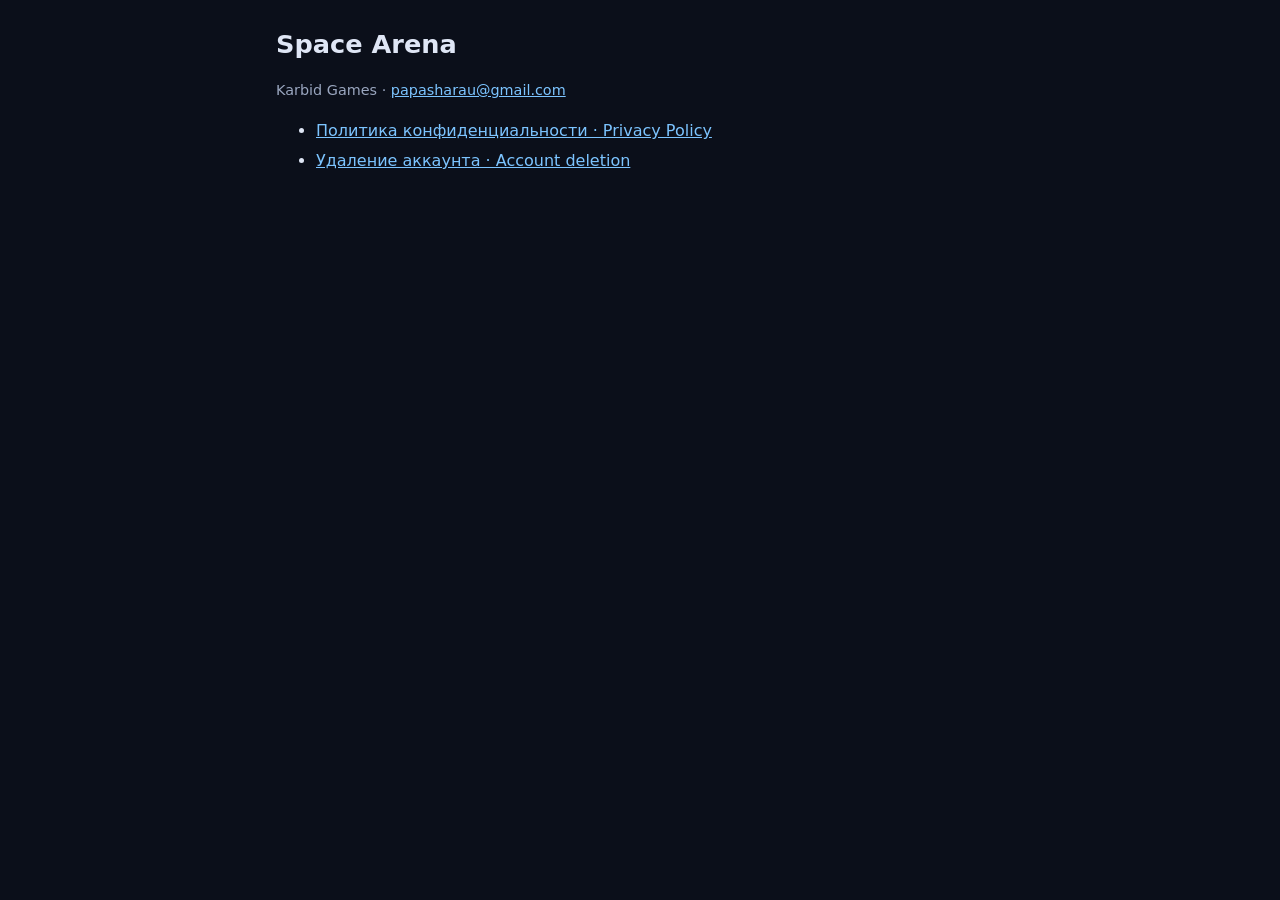
==== index.html @ 42837ee1 "Space Arena: privacy policy and account deletion" ====
<!doctype html>
<html lang="ru">
<head>
<meta charset="utf-8">
<meta name="viewport" content="width=device-width, initial-scale=1">
<title>Space Arena</title>
<link rel="stylesheet" href="style.css">
</head>
<body>
<main>
<h1>Space Arena</h1>
<p class="muted">Karbid Games · <a href="mailto:papasharau@gmail.com">papasharau@gmail.com</a></p>
<ul>
<li><a href="privacy.html">Политика конфиденциальности · Privacy Policy</a></li>
<li><a href="delete.html">Удаление аккаунта · Account deletion</a></li>
</ul>
</main>
</body>
</html>
---- style.css ----
:root {
	--bg: #0b0f1a;
	--panel: #121a2b;
	--text: #dfe6f5;
	--muted: #9aa6bf;
	--accent: #7cc4ff;
	--edge: #2c3c5c;
}
* { box-sizing: border-box; }
body {
	margin: 0;
	background: var(--bg);
	color: var(--text);
	font: 16px/1.6 system-ui, -apple-system, "Segoe UI", Roboto, sans-serif;
}
main { max-width: 760px; margin: 0 auto; padding: 24px 16px 48px; }
h1 { font-size: 1.6rem; margin: 0 0 4px; }
h2 { font-size: 1.2rem; margin: 28px 0 8px; color: var(--accent); }
p, li { color: var(--text); }
.muted { color: var(--muted); font-size: 0.9rem; }
a { color: var(--accent); }
.lang { display: flex; gap: 12px; margin: 12px 0 20px; }
.card {
	background: var(--panel);
	border: 1px solid var(--edge);
	border-radius: 10px;
	padding: 16px 18px;
	margin: 16px 0;
}
ol li, ul li { margin: 4px 0; }
hr { border: 0; border-top: 1px solid var(--edge); margin: 36px 0; }
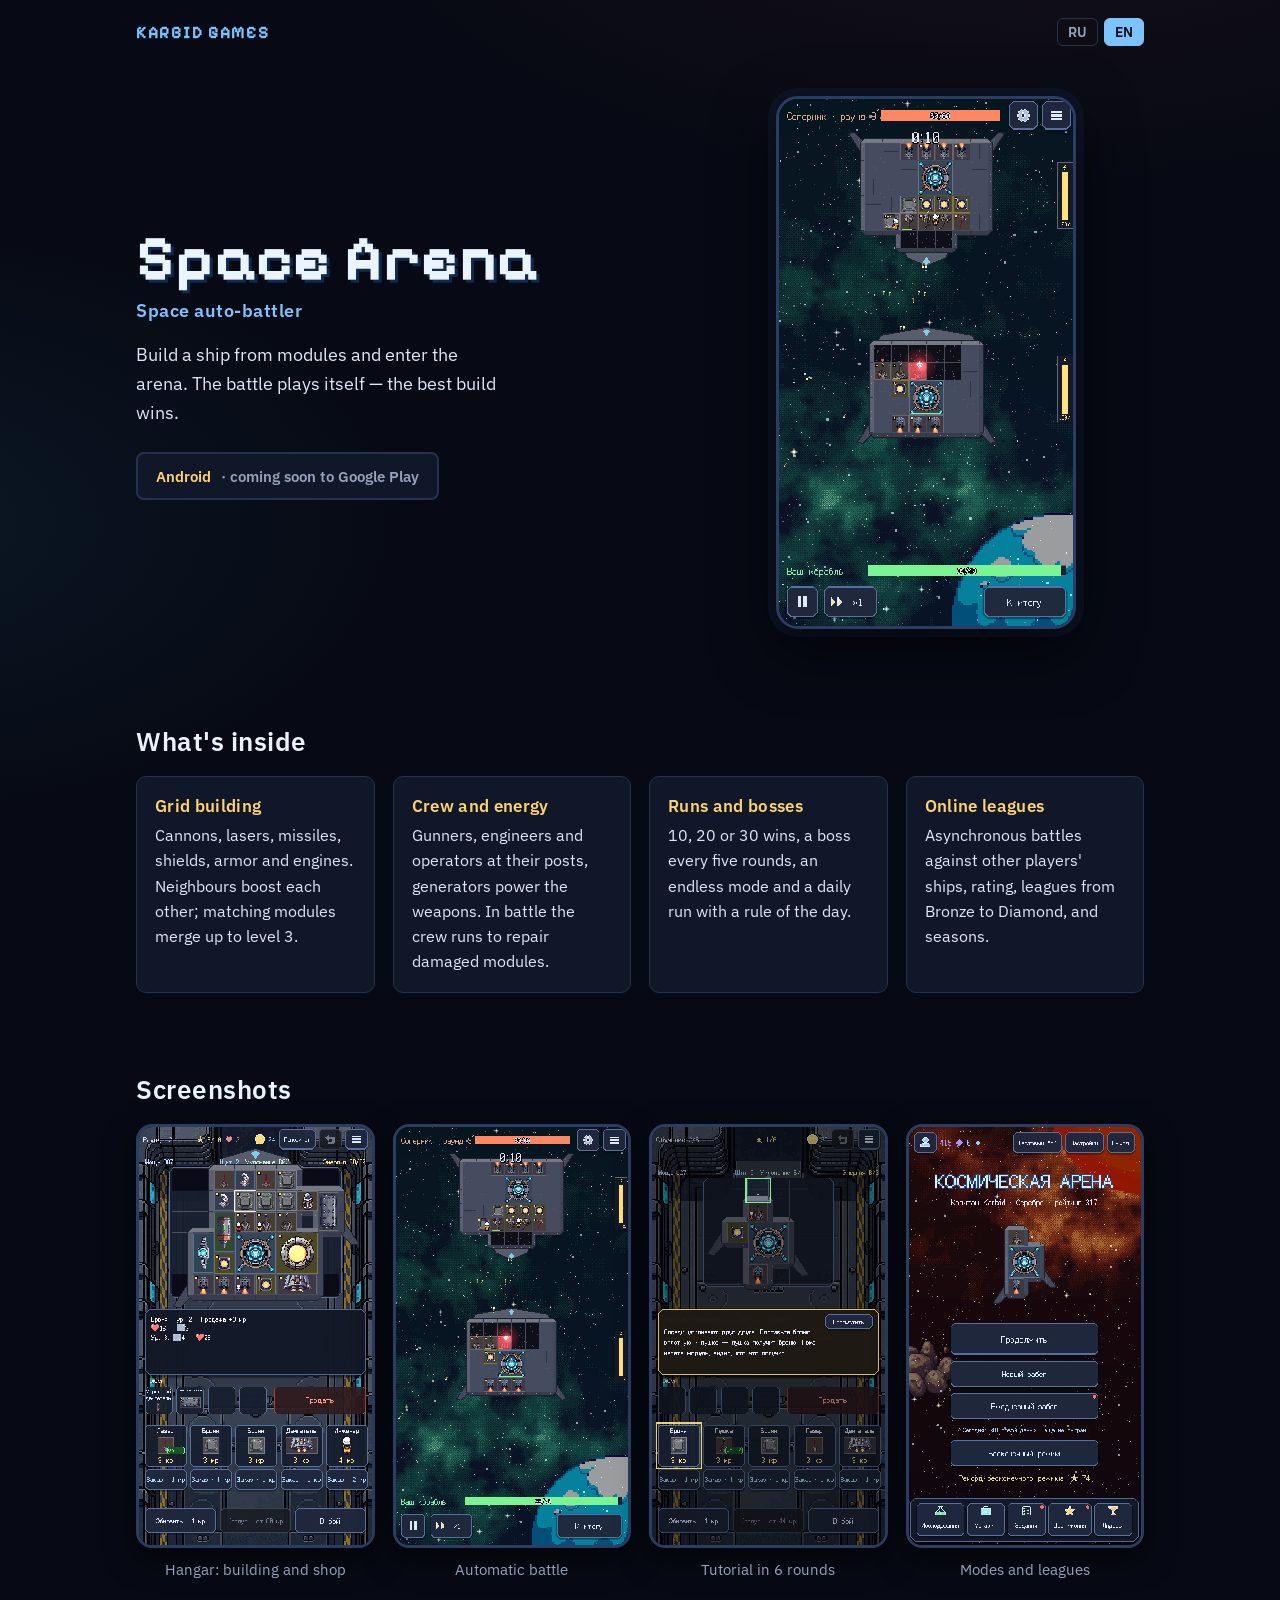
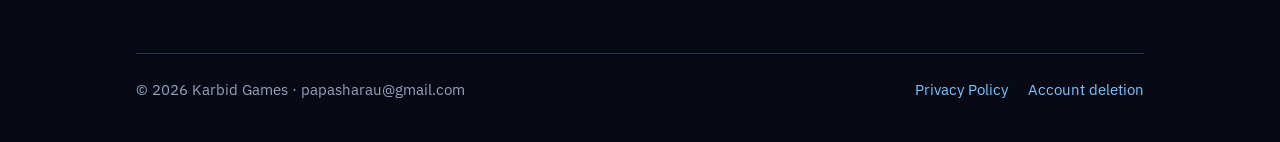
==== commit 8f787494: "Game landing page: description, features, screenshots; legal links in footer" ====
--- a/index.html
+++ b/index.html
@@ -3,17 +3,201 @@
 <head>
 <meta charset="utf-8">
 <meta name="viewport" content="width=device-width, initial-scale=1">
-<title>Space Arena</title>
-<link rel="stylesheet" href="style.css">
+<title>Space Arena — Космическая арена</title>
+<meta name="description" content="Мобильный автобатлер в космосе: собери корабль из модулей и выйди на арену против кораблей других игроков.">
+<link rel="preconnect" href="https://fonts.googleapis.com">
+<link rel="preconnect" href="https://fonts.gstatic.com" crossorigin>
+<link rel="stylesheet" href="https://fonts.googleapis.com/css2?family=Pixelify+Sans:wght@500;700&family=IBM+Plex+Sans:wght@400;600&display=swap">
+<style>
+/* Ночной космос игры: тёмно-синий фон, голубой акцент как у заголовка меню, тёплое золото — кредиты и звёзды. */
+:root {
+	--bg: #070a14;
+	--panel: #101729;
+	--edge: #24324f;
+	--text: #dfe6f5;
+	--muted: #95a2bd;
+	--accent: #7cc4ff;
+	--gold: #ffd36b;
+	--display: "Pixelify Sans", "Courier New", monospace;
+	--body: "IBM Plex Sans", system-ui, -apple-system, "Segoe UI", sans-serif;
+	color-scheme: dark;
+}
+* { box-sizing: border-box; }
+html { scroll-behavior: smooth; }
+body {
+	margin: 0;
+	background:
+		radial-gradient(1200px 600px at 80% -10%, #3a1c1c55, transparent 60%),
+		radial-gradient(900px 500px at -10% 30%, #12324a55, transparent 60%),
+		var(--bg);
+	color: var(--text);
+	font: 17px/1.6 var(--body);
+}
+.wrap { max-width: 1040px; margin: 0 auto; padding-left: max(16px, env(safe-area-inset-left, 0px)); padding-right: max(16px, env(safe-area-inset-right, 0px)); }
+header.top { display: flex; justify-content: space-between; align-items: center; padding-block: 18px; gap: 12px; }
+.brand { font: 700 1.1rem var(--display); letter-spacing: 0.04em; color: var(--accent); }
+.lang { display: flex; gap: 6px; }
+.lang button {
+	font: 600 0.85rem var(--body); color: var(--muted); background: transparent; border: 1px solid var(--edge);
+	border-radius: 6px; padding: 4px 10px; cursor: pointer;
+}
+.lang button[aria-pressed="true"] { color: var(--bg); background: var(--accent); border-color: var(--accent); }
+.lang button:focus-visible { outline: 2px solid var(--accent); outline-offset: 2px; }
+
+.hero { display: grid; grid-template-columns: 1.1fr 0.9fr; gap: 40px; align-items: center; padding-block: 32px 56px; }
+.hero h1 {
+	font: 700 clamp(2.4rem, 6vw, 4rem)/1.05 var(--display); margin: 0 0 6px; color: #eaf4ff;
+	text-shadow: 0 0 0 #000, 3px 3px 0 #0e2a52; text-wrap: balance;
+}
+.hero .sub { font: 600 1.1rem var(--body); color: var(--accent); margin: 0 0 18px; letter-spacing: 0.03em; }
+.hero p.lead { font-size: 1.15rem; max-width: 34ch; margin: 0 0 24px; }
+.cta { display: inline-flex; align-items: center; gap: 10px; padding: 12px 18px; border: 2px solid var(--edge);
+	border-radius: 8px; background: var(--panel); color: var(--muted); font: 600 0.95rem var(--body); }
+.cta b { color: var(--gold); font-weight: 600; }
+.hero .shot { justify-self: center; }
+.phone {
+	width: min(300px, 70vw); aspect-ratio: 9 / 16; border-radius: 22px; overflow: hidden;
+	border: 3px solid #2c3d63; box-shadow: 0 20px 60px #000a, 0 0 0 8px #0d1426;
+	image-rendering: pixelated; background: #000;
+}
+.phone img { width: 100%; height: 100%; object-fit: cover; display: block; image-rendering: pixelated; }
+
+h2 { font: 600 1.6rem var(--body); color: #eaf4ff; margin: 0 0 18px; letter-spacing: 0.02em; }
+section { padding-block: 40px; }
+.features { display: grid; grid-template-columns: repeat(auto-fit, minmax(min(230px, 100%), 1fr)); gap: 18px; }
+.feature { background: var(--panel); border: 1px solid var(--edge); border-radius: 10px; padding: 18px; min-width: 0; }
+.feature h3 { font: 600 1.05rem var(--body); color: var(--gold); margin: 0 0 6px; letter-spacing: 0.02em; }
+.feature p { margin: 0; color: var(--text); font-size: 0.98rem; }
+
+.gallery { display: grid; grid-template-columns: repeat(4, 1fr); gap: 18px; }
+.gallery figure { margin: 0; min-width: 0; }
+.gallery .phone { width: 100%; border-radius: 16px; box-shadow: 0 10px 30px #0009; }
+.gallery figcaption { color: var(--muted); font-size: 0.92rem; margin-top: 10px; text-align: center; }
+
+footer { border-top: 1px solid var(--edge); margin-top: 32px; padding-block: 24px 40px; color: var(--muted); font-size: 0.92rem; }
+footer .row { display: flex; flex-wrap: wrap; gap: 8px 24px; justify-content: space-between; }
+footer nav { display: flex; flex-wrap: wrap; gap: 8px 20px; }
+footer a { color: var(--accent); text-decoration: none; }
+footer a:hover { text-decoration: underline; }
+
+html:not([lang="en"]) [data-lang-en] { display: none; }
+html[lang="en"] [data-lang-ru] { display: none; }
+
+@media (max-width: 820px) {
+	.features { grid-template-columns: 1fr 1fr; }
+	.hero { grid-template-columns: 1fr; text-align: left; gap: 28px; padding-block: 12px 32px; }
+	.gallery { grid-template-columns: repeat(2, 1fr); }
+}
+@media (max-width: 560px) {
+	.features { grid-template-columns: 1fr; }
+	.gallery { gap: 12px; }
+}
+@media (prefers-reduced-motion: reduce) { html { scroll-behavior: auto; } }
+</style>
 </head>
 <body>
-<main>
-<h1>Space Arena</h1>
-<p class="muted">Karbid Games · <a href="mailto:papasharau@gmail.com">papasharau@gmail.com</a></p>
-<ul>
-<li><a href="privacy.html">Политика конфиденциальности · Privacy Policy</a></li>
-<li><a href="delete.html">Удаление аккаунта · Account deletion</a></li>
-</ul>
-</main>
+<div class="wrap">
+<header class="top">
+	<div class="brand">KARBID GAMES</div>
+	<div class="lang" role="group" aria-label="Язык / Language">
+		<button type="button" id="lang-ru" data-set="ru" aria-pressed="true">RU</button>
+		<button type="button" id="lang-en" data-set="en" aria-pressed="false">EN</button>
+	</div>
+</header>
+
+<section class="hero">
+	<div>
+		<h1>Space Arena</h1>
+		<p class="sub" data-lang-ru>Космическая арена</p>
+		<p class="sub" data-lang-en>Space auto-battler</p>
+		<p class="lead" data-lang-ru>Собери корабль из модулей и выйди на арену. Бой идёт сам — побеждает лучшая сборка.</p>
+		<p class="lead" data-lang-en>Build a ship from modules and enter the arena. The battle plays itself — the best build wins.</p>
+		<span class="cta" data-lang-ru><b>Android</b> · скоро в Google Play</span>
+		<span class="cta" data-lang-en><b>Android</b> · coming soon to Google Play</span>
+	</div>
+	<div class="shot">
+		<div class="phone"><img src="img/battle.png" alt="Бой двух кораблей: враг сверху, ваш корабль снизу" width="1080" height="1920"></div>
+	</div>
+</section>
+
+<section>
+	<h2 data-lang-ru>Что в игре</h2>
+	<h2 data-lang-en>What's inside</h2>
+	<div class="features">
+		<div class="feature">
+			<h3 data-lang-ru>Сборка на сетке</h3><h3 data-lang-en>Grid building</h3>
+			<p data-lang-ru>Пушки, лазеры, ракеты, щиты, броня и двигатели. Соседи усиливают друг друга, одинаковые модули сливаются до 3-го уровня.</p>
+			<p data-lang-en>Cannons, lasers, missiles, shields, armor and engines. Neighbours boost each other; matching modules merge up to level 3.</p>
+		</div>
+		<div class="feature">
+			<h3 data-lang-ru>Экипаж и энергия</h3><h3 data-lang-en>Crew and energy</h3>
+			<p data-lang-ru>Стрелки, инженеры и операторы на постах, генераторы питают оружие. В бою экипаж бегает чинить повреждённые модули.</p>
+			<p data-lang-en>Gunners, engineers and operators at their posts, generators power the weapons. In battle the crew runs to repair damaged modules.</p>
+		</div>
+		<div class="feature">
+			<h3 data-lang-ru>Забеги и боссы</h3><h3 data-lang-en>Runs and bosses</h3>
+			<p data-lang-ru>10, 20 или 30 побед, боссы каждые пять раундов, бесконечный режим и ежедневный забег с правилом дня.</p>
+			<p data-lang-en>10, 20 or 30 wins, a boss every five rounds, an endless mode and a daily run with a rule of the day.</p>
+		</div>
+		<div class="feature">
+			<h3 data-lang-ru>Онлайн-лиги</h3><h3 data-lang-en>Online leagues</h3>
+			<p data-lang-ru>Асинхронные бои против кораблей других игроков, рейтинг, лиги от Бронзы до Алмаза и сезоны.</p>
+			<p data-lang-en>Asynchronous battles against other players' ships, rating, leagues from Bronze to Diamond, and seasons.</p>
+		</div>
+	</div>
+</section>
+
+<section>
+	<h2 data-lang-ru>Скриншоты</h2>
+	<h2 data-lang-en>Screenshots</h2>
+	<div class="gallery">
+		<figure>
+			<div class="phone"><img src="img/hangar.png" alt="Ангар: корабль на сетке, витрина модулей" width="1080" height="1920" loading="lazy"></div>
+			<figcaption data-lang-ru>Ангар: сборка и витрина</figcaption><figcaption data-lang-en>Hangar: building and shop</figcaption>
+		</figure>
+		<figure>
+			<div class="phone"><img src="img/battle.png" alt="Бой кораблей" width="1080" height="1920" loading="lazy"></div>
+			<figcaption data-lang-ru>Автоматический бой</figcaption><figcaption data-lang-en>Automatic battle</figcaption>
+		</figure>
+		<figure>
+			<div class="phone"><img src="img/tutorial.png" alt="Обучающий забег с подсказкой" width="1080" height="1920" loading="lazy"></div>
+			<figcaption data-lang-ru>Обучение за 6 раундов</figcaption><figcaption data-lang-en>Tutorial in 6 rounds</figcaption>
+		</figure>
+		<figure>
+			<div class="phone"><img src="img/menu.png" alt="Главное меню: режимы игры" width="1080" height="1920" loading="lazy"></div>
+			<figcaption data-lang-ru>Режимы и лиги</figcaption><figcaption data-lang-en>Modes and leagues</figcaption>
+		</figure>
+	</div>
+</section>
+
+<footer>
+	<div class="row">
+		<span>© 2026 Karbid Games · <span>papasharau@gmail.com</span></span>
+		<nav>
+			<a href="privacy.html" data-lang-ru>Политика конфиденциальности</a>
+			<a href="privacy.html#en" data-lang-en>Privacy Policy</a>
+			<a href="delete.html" data-lang-ru>Удаление аккаунта</a>
+			<a href="delete.html#en" data-lang-en>Account deletion</a>
+		</nav>
+	</div>
+</footer>
+</div>
+<script>
+(function () {
+	var root = document.documentElement;
+	function set(lang) {
+		root.lang = lang;
+		document.getElementById("lang-ru").setAttribute("aria-pressed", String(lang === "ru"));
+		document.getElementById("lang-en").setAttribute("aria-pressed", String(lang === "en"));
+		try { localStorage.setItem("lang", lang); } catch (e) {}
+	}
+	var saved = null;
+	try { saved = localStorage.getItem("lang"); } catch (e) {}
+	set(saved || ((navigator.language || "ru").toLowerCase().indexOf("ru") === 0 ? "ru" : "en"));
+	document.querySelectorAll(".lang button").forEach(function (b) {
+		b.addEventListener("click", function () { set(b.dataset.set); });
+	});
+})();
+</script>
 </body>
 </html>
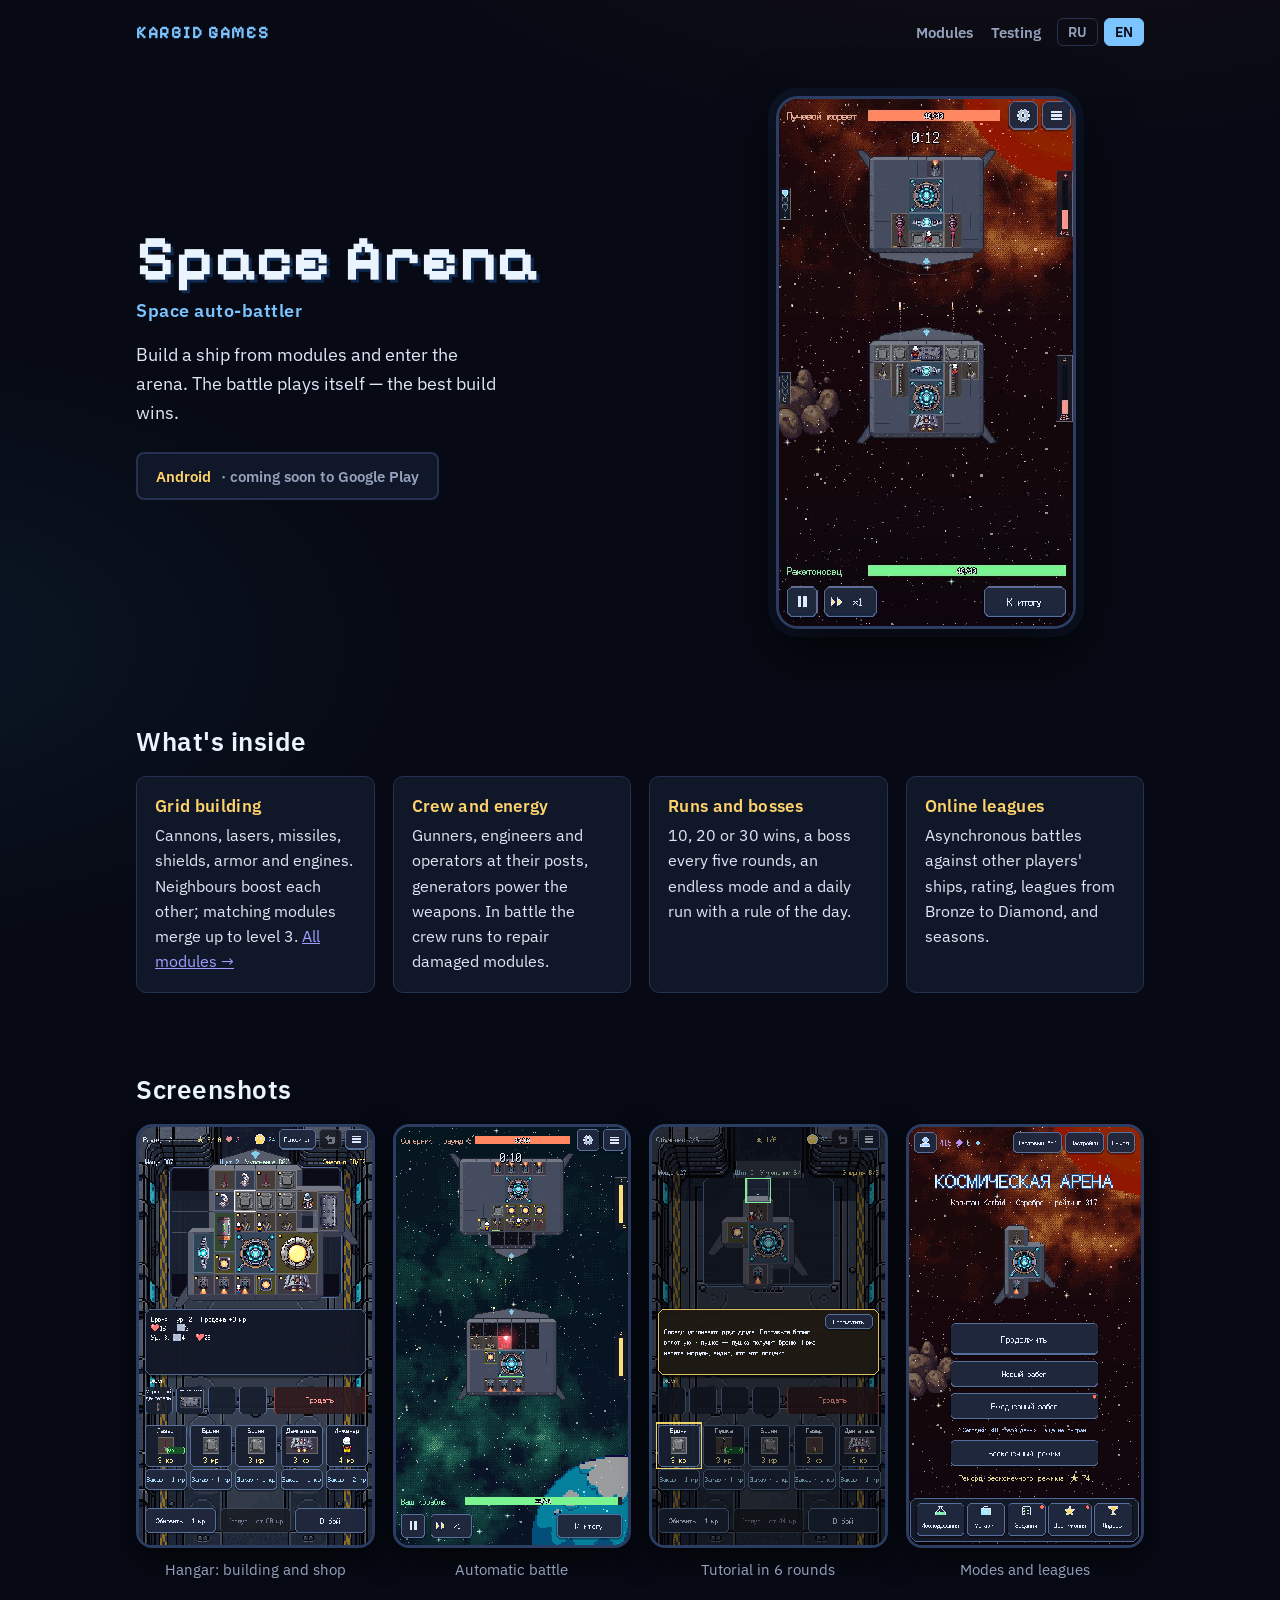
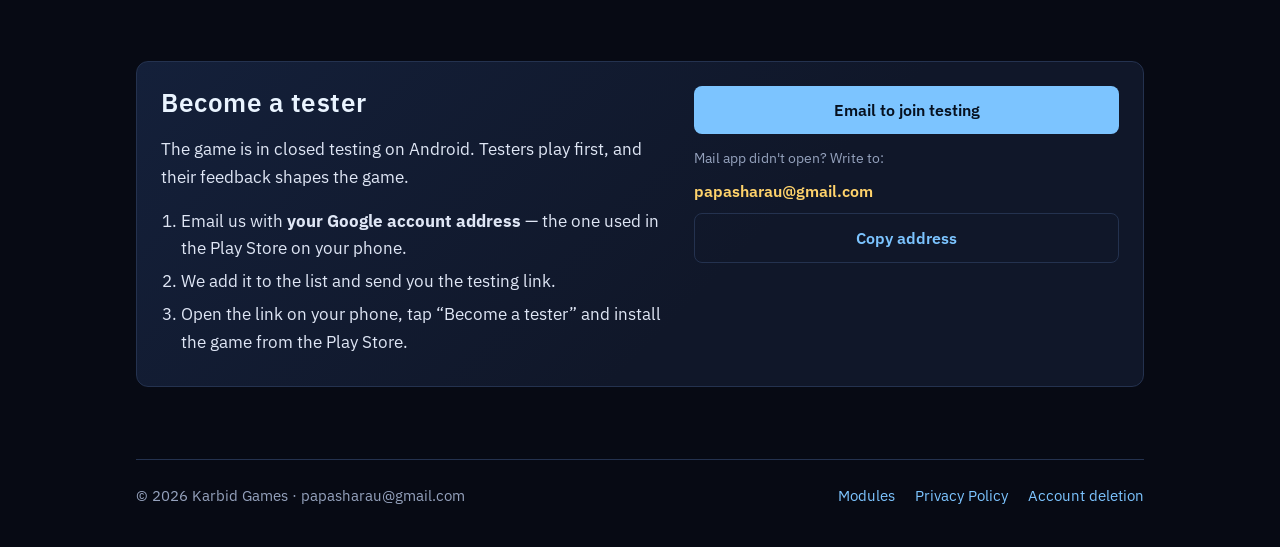
==== commit bf774f63: "Battle video, tester signup, module reference, link preview and icons" ====
--- a/index.html
+++ b/index.html
@@ -5,103 +5,35 @@
 <meta name="viewport" content="width=device-width, initial-scale=1">
 <title>Space Arena — Космическая арена</title>
 <meta name="description" content="Мобильный автобатлер в космосе: собери корабль из модулей и выйди на арену против кораблей других игроков.">
+<meta property="og:type" content="website">
+<meta property="og:site_name" content="Space Arena">
+<meta property="og:title" content="Space Arena — космический автобатлер">
+<meta property="og:description" content="Собери корабль из модулей и выйди на арену. Бой идёт сам — побеждает лучшая сборка. Android, скоро в Google Play.">
+<meta property="og:url" content="https://karbid-games.github.io/space-arena/">
+<meta property="og:image" content="https://karbid-games.github.io/space-arena/media/og.png">
+<meta property="og:image:width" content="1200">
+<meta property="og:image:height" content="630">
+<meta name="twitter:card" content="summary_large_image">
+<link rel="icon" type="image/png" sizes="64x64" href="media/favicon.png">
+<link rel="apple-touch-icon" href="media/icon-180.png">
 <link rel="preconnect" href="https://fonts.googleapis.com">
 <link rel="preconnect" href="https://fonts.gstatic.com" crossorigin>
 <link rel="stylesheet" href="https://fonts.googleapis.com/css2?family=Pixelify+Sans:wght@500;700&family=IBM+Plex+Sans:wght@400;600&display=swap">
-<style>
-/* Ночной космос игры: тёмно-синий фон, голубой акцент как у заголовка меню, тёплое золото — кредиты и звёзды. */
-:root {
-	--bg: #070a14;
-	--panel: #101729;
-	--edge: #24324f;
-	--text: #dfe6f5;
-	--muted: #95a2bd;
-	--accent: #7cc4ff;
-	--gold: #ffd36b;
-	--display: "Pixelify Sans", "Courier New", monospace;
-	--body: "IBM Plex Sans", system-ui, -apple-system, "Segoe UI", sans-serif;
-	color-scheme: dark;
-}
-* { box-sizing: border-box; }
-html { scroll-behavior: smooth; }
-body {
-	margin: 0;
-	background:
-		radial-gradient(1200px 600px at 80% -10%, #3a1c1c55, transparent 60%),
-		radial-gradient(900px 500px at -10% 30%, #12324a55, transparent 60%),
-		var(--bg);
-	color: var(--text);
-	font: 17px/1.6 var(--body);
-}
-.wrap { max-width: 1040px; margin: 0 auto; padding-left: max(16px, env(safe-area-inset-left, 0px)); padding-right: max(16px, env(safe-area-inset-right, 0px)); }
-header.top { display: flex; justify-content: space-between; align-items: center; padding-block: 18px; gap: 12px; }
-.brand { font: 700 1.1rem var(--display); letter-spacing: 0.04em; color: var(--accent); }
-.lang { display: flex; gap: 6px; }
-.lang button {
-	font: 600 0.85rem var(--body); color: var(--muted); background: transparent; border: 1px solid var(--edge);
-	border-radius: 6px; padding: 4px 10px; cursor: pointer;
-}
-.lang button[aria-pressed="true"] { color: var(--bg); background: var(--accent); border-color: var(--accent); }
-.lang button:focus-visible { outline: 2px solid var(--accent); outline-offset: 2px; }
-
-.hero { display: grid; grid-template-columns: 1.1fr 0.9fr; gap: 40px; align-items: center; padding-block: 32px 56px; }
-.hero h1 {
-	font: 700 clamp(2.4rem, 6vw, 4rem)/1.05 var(--display); margin: 0 0 6px; color: #eaf4ff;
-	text-shadow: 0 0 0 #000, 3px 3px 0 #0e2a52; text-wrap: balance;
-}
-.hero .sub { font: 600 1.1rem var(--body); color: var(--accent); margin: 0 0 18px; letter-spacing: 0.03em; }
-.hero p.lead { font-size: 1.15rem; max-width: 34ch; margin: 0 0 24px; }
-.cta { display: inline-flex; align-items: center; gap: 10px; padding: 12px 18px; border: 2px solid var(--edge);
-	border-radius: 8px; background: var(--panel); color: var(--muted); font: 600 0.95rem var(--body); }
-.cta b { color: var(--gold); font-weight: 600; }
-.hero .shot { justify-self: center; }
-.phone {
-	width: min(300px, 70vw); aspect-ratio: 9 / 16; border-radius: 22px; overflow: hidden;
-	border: 3px solid #2c3d63; box-shadow: 0 20px 60px #000a, 0 0 0 8px #0d1426;
-	image-rendering: pixelated; background: #000;
-}
-.phone img { width: 100%; height: 100%; object-fit: cover; display: block; image-rendering: pixelated; }
-
-h2 { font: 600 1.6rem var(--body); color: #eaf4ff; margin: 0 0 18px; letter-spacing: 0.02em; }
-section { padding-block: 40px; }
-.features { display: grid; grid-template-columns: repeat(auto-fit, minmax(min(230px, 100%), 1fr)); gap: 18px; }
-.feature { background: var(--panel); border: 1px solid var(--edge); border-radius: 10px; padding: 18px; min-width: 0; }
-.feature h3 { font: 600 1.05rem var(--body); color: var(--gold); margin: 0 0 6px; letter-spacing: 0.02em; }
-.feature p { margin: 0; color: var(--text); font-size: 0.98rem; }
-
-.gallery { display: grid; grid-template-columns: repeat(4, 1fr); gap: 18px; }
-.gallery figure { margin: 0; min-width: 0; }
-.gallery .phone { width: 100%; border-radius: 16px; box-shadow: 0 10px 30px #0009; }
-.gallery figcaption { color: var(--muted); font-size: 0.92rem; margin-top: 10px; text-align: center; }
-
-footer { border-top: 1px solid var(--edge); margin-top: 32px; padding-block: 24px 40px; color: var(--muted); font-size: 0.92rem; }
-footer .row { display: flex; flex-wrap: wrap; gap: 8px 24px; justify-content: space-between; }
-footer nav { display: flex; flex-wrap: wrap; gap: 8px 20px; }
-footer a { color: var(--accent); text-decoration: none; }
-footer a:hover { text-decoration: underline; }
-
-html:not([lang="en"]) [data-lang-en] { display: none; }
-html[lang="en"] [data-lang-ru] { display: none; }
-
-@media (max-width: 820px) {
-	.features { grid-template-columns: 1fr 1fr; }
-	.hero { grid-template-columns: 1fr; text-align: left; gap: 28px; padding-block: 12px 32px; }
-	.gallery { grid-template-columns: repeat(2, 1fr); }
-}
-@media (max-width: 560px) {
-	.features { grid-template-columns: 1fr; }
-	.gallery { gap: 12px; }
-}
-@media (prefers-reduced-motion: reduce) { html { scroll-behavior: auto; } }
-</style>
+<link rel="stylesheet" href="site.css">
 </head>
 <body>
 <div class="wrap">
 <header class="top">
-	<div class="brand">KARBID GAMES</div>
-	<div class="lang" role="group" aria-label="Язык / Language">
-		<button type="button" id="lang-ru" data-set="ru" aria-pressed="true">RU</button>
-		<button type="button" id="lang-en" data-set="en" aria-pressed="false">EN</button>
+	<div class="brand"><a href="./">KARBID GAMES</a></div>
+	<div class="right">
+		<nav>
+			<a href="modules.html" data-lang-ru>Модули</a><a href="modules.html" data-lang-en>Modules</a>
+			<a href="#test" data-lang-ru>Тест</a><a href="#test" data-lang-en>Testing</a>
+		</nav>
+		<div class="lang" role="group" aria-label="Язык / Language">
+			<button type="button" id="lang-ru" data-set="ru" aria-pressed="true">RU</button>
+			<button type="button" id="lang-en" data-set="en" aria-pressed="false">EN</button>
+		</div>
 	</div>
 </header>
 
@@ -116,7 +48,10 @@
 		<span class="cta" data-lang-en><b>Android</b> · coming soon to Google Play</span>
 	</div>
 	<div class="shot">
-		<div class="phone"><img src="img/battle.png" alt="Бой двух кораблей: враг сверху, ваш корабль снизу" width="1080" height="1920"></div>
+		<div class="phone">
+			<video src="media/battle.mp4" poster="media/battle_poster.jpg" autoplay muted loop playsinline preload="metadata"
+				aria-label="Бой двух кораблей: ракетоносец против лучевого корвета"></video>
+		</div>
 	</div>
 </section>
 
@@ -126,8 +61,8 @@
 	<div class="features">
 		<div class="feature">
 			<h3 data-lang-ru>Сборка на сетке</h3><h3 data-lang-en>Grid building</h3>
-			<p data-lang-ru>Пушки, лазеры, ракеты, щиты, броня и двигатели. Соседи усиливают друг друга, одинаковые модули сливаются до 3-го уровня.</p>
-			<p data-lang-en>Cannons, lasers, missiles, shields, armor and engines. Neighbours boost each other; matching modules merge up to level 3.</p>
+			<p data-lang-ru>Пушки, лазеры, ракеты, щиты, броня и двигатели. Соседи усиливают друг друга, одинаковые модули сливаются до 3-го уровня. <a href="modules.html">Все модули →</a></p>
+			<p data-lang-en>Cannons, lasers, missiles, shields, armor and engines. Neighbours boost each other; matching modules merge up to level 3. <a href="modules.html">All modules →</a></p>
 		</div>
 		<div class="feature">
 			<h3 data-lang-ru>Экипаж и энергия</h3><h3 data-lang-en>Crew and energy</h3>
@@ -170,10 +105,41 @@
 	</div>
 </section>
 
+<section id="test">
+	<div class="join">
+		<div>
+			<h2 data-lang-ru>Стать тестировщиком</h2>
+			<h2 data-lang-en>Become a tester</h2>
+			<p data-lang-ru>Игра в закрытом тесте на Android. Тестировщики играют раньше всех, и их отзывы попадают в игру.</p>
+			<p data-lang-en>The game is in closed testing on Android. Testers play first, and their feedback shapes the game.</p>
+			<ol data-lang-ru>
+				<li>Напишите нам письмо с <b>почтой вашего аккаунта Google</b> — той, что в Play Маркете на телефоне.</li>
+				<li>Мы добавим её в список и пришлём ссылку на тест.</li>
+				<li>Откройте ссылку на телефоне, нажмите «Стать тестировщиком» и установите игру из Play Маркета.</li>
+			</ol>
+			<ol data-lang-en>
+				<li>Email us with <b>your Google account address</b> — the one used in the Play Store on your phone.</li>
+				<li>We add it to the list and send you the testing link.</li>
+				<li>Open the link on your phone, tap “Become a tester” and install the game from the Play Store.</li>
+			</ol>
+		</div>
+		<div class="actions">
+			<a class="btn" data-lang-ru href="mailto:papasharau@gmail.com?subject=Space%20Arena%20%E2%80%94%20%D1%85%D0%BE%D1%87%D1%83%20%D0%B2%20%D1%82%D0%B5%D1%81%D1%82&amp;body=%D0%9F%D0%BE%D1%87%D1%82%D0%B0%20Google%20%D0%B4%D0%BB%D1%8F%20%D1%82%D0%B5%D1%81%D1%82%D0%B0%3A%20">Написать и попасть в тест</a>
+			<a class="btn" data-lang-en href="mailto:papasharau@gmail.com?subject=Space%20Arena%20%E2%80%94%20join%20testing&amp;body=Google%20account%20email%20for%20testing%3A%20">Email to join testing</a>
+			<p class="small" data-lang-ru>Не открылась почта? Напишите вручную:</p>
+			<p class="small" data-lang-en>Mail app didn't open? Write to:</p>
+			<span class="mail">papasharau@gmail.com</span>
+			<button type="button" class="btn ghost" id="copy-mail"><span data-lang-ru>Скопировать адрес</span><span data-lang-en>Copy address</span></button>
+		</div>
+	</div>
+</section>
+
 <footer>
 	<div class="row">
 		<span>© 2026 Karbid Games · <span>papasharau@gmail.com</span></span>
 		<nav>
+			<a href="modules.html" data-lang-ru>Модули</a>
+			<a href="modules.html" data-lang-en>Modules</a>
 			<a href="privacy.html" data-lang-ru>Политика конфиденциальности</a>
 			<a href="privacy.html#en" data-lang-en>Privacy Policy</a>
 			<a href="delete.html" data-lang-ru>Удаление аккаунта</a>
@@ -182,22 +148,6 @@
 	</div>
 </footer>
 </div>
-<script>
-(function () {
-	var root = document.documentElement;
-	function set(lang) {
-		root.lang = lang;
-		document.getElementById("lang-ru").setAttribute("aria-pressed", String(lang === "ru"));
-		document.getElementById("lang-en").setAttribute("aria-pressed", String(lang === "en"));
-		try { localStorage.setItem("lang", lang); } catch (e) {}
-	}
-	var saved = null;
-	try { saved = localStorage.getItem("lang"); } catch (e) {}
-	set(saved || ((navigator.language || "ru").toLowerCase().indexOf("ru") === 0 ? "ru" : "en"));
-	document.querySelectorAll(".lang button").forEach(function (b) {
-		b.addEventListener("click", function () { set(b.dataset.set); });
-	});
-})();
-</script>
+<script src="site.js"></script>
 </body>
 </html>
--- a/site.css
+++ b/site.css
@@ -0,0 +1,128 @@
+/* Ночной космос игры: тёмно-синий фон, голубой акцент как у заголовка меню, тёплое золото — кредиты и звёзды. */
+:root {
+	--bg: #070a14;
+	--panel: #101729;
+	--edge: #24324f;
+	--text: #dfe6f5;
+	--muted: #95a2bd;
+	--accent: #7cc4ff;
+	--gold: #ffd36b;
+	--display: "Pixelify Sans", "Courier New", monospace;
+	--body: "IBM Plex Sans", system-ui, -apple-system, "Segoe UI", sans-serif;
+	color-scheme: dark;
+}
+* { box-sizing: border-box; }
+html { scroll-behavior: smooth; }
+body {
+	margin: 0;
+	background:
+		radial-gradient(1200px 600px at 80% -10%, #3a1c1c55, transparent 60%),
+		radial-gradient(900px 500px at -10% 30%, #12324a55, transparent 60%),
+		var(--bg);
+	color: var(--text);
+	font: 17px/1.6 var(--body);
+}
+.wrap { max-width: 1040px; margin: 0 auto; padding-left: max(16px, env(safe-area-inset-left, 0px)); padding-right: max(16px, env(safe-area-inset-right, 0px)); }
+header.top { display: flex; justify-content: space-between; align-items: center; padding-block: 18px; gap: 12px; }
+.brand { font: 700 1.1rem var(--display); letter-spacing: 0.04em; color: var(--accent); }
+.lang { display: flex; gap: 6px; }
+.lang button {
+	font: 600 0.85rem var(--body); color: var(--muted); background: transparent; border: 1px solid var(--edge);
+	border-radius: 6px; padding: 4px 10px; cursor: pointer;
+}
+.lang button[aria-pressed="true"] { color: var(--bg); background: var(--accent); border-color: var(--accent); }
+.lang button:focus-visible { outline: 2px solid var(--accent); outline-offset: 2px; }
+
+.hero { display: grid; grid-template-columns: 1.1fr 0.9fr; gap: 40px; align-items: center; padding-block: 32px 56px; }
+.hero h1 {
+	font: 700 clamp(2.4rem, 6vw, 4rem)/1.05 var(--display); margin: 0 0 6px; color: #eaf4ff;
+	text-shadow: 0 0 0 #000, 3px 3px 0 #0e2a52; text-wrap: balance;
+}
+.hero .sub { font: 600 1.1rem var(--body); color: var(--accent); margin: 0 0 18px; letter-spacing: 0.03em; }
+.hero p.lead { font-size: 1.15rem; max-width: 34ch; margin: 0 0 24px; }
+.cta { display: inline-flex; align-items: center; gap: 10px; padding: 12px 18px; border: 2px solid var(--edge);
+	border-radius: 8px; background: var(--panel); color: var(--muted); font: 600 0.95rem var(--body); }
+.cta b { color: var(--gold); font-weight: 600; }
+.hero .shot { justify-self: center; }
+.phone {
+	width: min(300px, 70vw); aspect-ratio: 9 / 16; border-radius: 22px; overflow: hidden;
+	border: 3px solid #2c3d63; box-shadow: 0 20px 60px #000a, 0 0 0 8px #0d1426;
+	image-rendering: pixelated; background: #000;
+}
+.phone img { width: 100%; height: 100%; object-fit: cover; display: block; image-rendering: pixelated; }
+
+h2 { font: 600 1.6rem var(--body); color: #eaf4ff; margin: 0 0 18px; letter-spacing: 0.02em; }
+section { padding-block: 40px; }
+.features { display: grid; grid-template-columns: repeat(auto-fit, minmax(min(230px, 100%), 1fr)); gap: 18px; }
+.feature { background: var(--panel); border: 1px solid var(--edge); border-radius: 10px; padding: 18px; min-width: 0; }
+.feature h3 { font: 600 1.05rem var(--body); color: var(--gold); margin: 0 0 6px; letter-spacing: 0.02em; }
+.feature p { margin: 0; color: var(--text); font-size: 0.98rem; }
+
+.gallery { display: grid; grid-template-columns: repeat(4, 1fr); gap: 18px; }
+.gallery figure { margin: 0; min-width: 0; }
+.gallery .phone { width: 100%; border-radius: 16px; box-shadow: 0 10px 30px #0009; }
+.gallery figcaption { color: var(--muted); font-size: 0.92rem; margin-top: 10px; text-align: center; }
+
+footer { border-top: 1px solid var(--edge); margin-top: 32px; padding-block: 24px 40px; color: var(--muted); font-size: 0.92rem; }
+footer .row { display: flex; flex-wrap: wrap; gap: 8px 24px; justify-content: space-between; }
+footer nav { display: flex; flex-wrap: wrap; gap: 8px 20px; }
+footer a { color: var(--accent); text-decoration: none; }
+footer a:hover { text-decoration: underline; }
+
+html:not([lang="en"]) [data-lang-en] { display: none; }
+html[lang="en"] [data-lang-ru] { display: none; }
+
+@media (max-width: 820px) {
+	.features { grid-template-columns: 1fr 1fr; }
+	.hero { grid-template-columns: 1fr; text-align: left; gap: 28px; padding-block: 12px 32px; }
+	.gallery { grid-template-columns: repeat(2, 1fr); }
+}
+@media (max-width: 560px) {
+	.features { grid-template-columns: 1fr; }
+	.gallery { gap: 12px; }
+}
+@media (prefers-reduced-motion: reduce) { html { scroll-behavior: auto; } }
+
+/* Навигация в шапке */
+.top .right { display: flex; align-items: center; gap: 16px; flex-wrap: wrap; justify-content: flex-end; }
+.top nav { display: flex; gap: 18px; }
+.top nav a { color: var(--muted); text-decoration: none; font-weight: 600; font-size: 0.95rem; }
+.top nav a:hover, .top nav a[aria-current="page"] { color: var(--accent); }
+.brand a { color: inherit; text-decoration: none; }
+
+/* Видео боя в рамке телефона */
+.phone video { width: 100%; height: 100%; object-fit: cover; display: block; image-rendering: pixelated; }
+
+/* Тестирование */
+.join { display: grid; grid-template-columns: 1.2fr 1fr; gap: 24px; align-items: start;
+	background: linear-gradient(135deg, #14203a, #101729 60%); border: 1px solid var(--edge); border-radius: 12px; padding: 24px; }
+.join h2 { margin-bottom: 8px; }
+.join ol { margin: 0; padding-left: 1.2em; }
+.join li { margin: 6px 0; }
+.join .actions { display: flex; flex-direction: column; gap: 12px; min-width: 0; }
+.btn { display: inline-flex; justify-content: center; align-items: center; gap: 8px; padding: 14px 18px; border-radius: 8px;
+	background: var(--accent); color: #06101f; font: 600 1rem var(--body); text-decoration: none; border: 0; cursor: pointer; }
+.btn:hover { filter: brightness(1.08); }
+.btn:focus-visible { outline: 2px solid #fff; outline-offset: 2px; }
+.btn.ghost { background: transparent; color: var(--accent); border: 1px solid var(--edge); }
+.mail { font: 600 1rem var(--body); color: var(--gold); word-break: break-all; }
+.small { color: var(--muted); font-size: 0.9rem; margin: 0; }
+
+/* Справочник модулей */
+.page-head { padding-block: 16px 8px; }
+.page-head h1 { font: 600 2rem var(--body); margin: 0 0 6px; color: #eaf4ff; }
+.page-head p { color: var(--muted); max-width: 60ch; margin: 0; }
+.grid { display: grid; grid-template-columns: repeat(auto-fill, minmax(min(300px, 100%), 1fr)); gap: 14px; }
+.module { display: grid; grid-template-columns: 136px 1fr; gap: 14px; background: var(--panel); border: 1px solid var(--edge);
+	border-radius: 10px; padding: 14px; min-width: 0; }
+.module .art { display: flex; align-items: center; justify-content: center; align-self: start; background: #0a0f1c; border-radius: 8px; height: 136px; }
+.module .art img { image-rendering: pixelated; max-width: 124px; max-height: 124px; width: auto; height: auto; }
+.module .info { min-width: 0; }
+.module h3 { font: 600 1.05rem var(--body); color: var(--gold); margin: 0 0 2px; }
+.module .kind { color: var(--muted); font-size: 0.85rem; margin: 0 0 6px; }
+.module .stats { display: flex; flex-wrap: wrap; gap: 4px 12px; margin: 0 0 6px; font-variant-numeric: tabular-nums; }
+.module .stat { display: inline-flex; align-items: center; gap: 4px; font-size: 0.92rem; }
+.module .stat img { image-rendering: pixelated; }
+.module .desc { margin: 0; font-size: 0.93rem; }
+@media (max-width: 820px) { .join { grid-template-columns: 1fr; } }
+@media (max-width: 420px) { .module { grid-template-columns: 96px 1fr; } .module .art { height: 96px; } .module .art img { max-width: 88px; max-height: 88px; } }
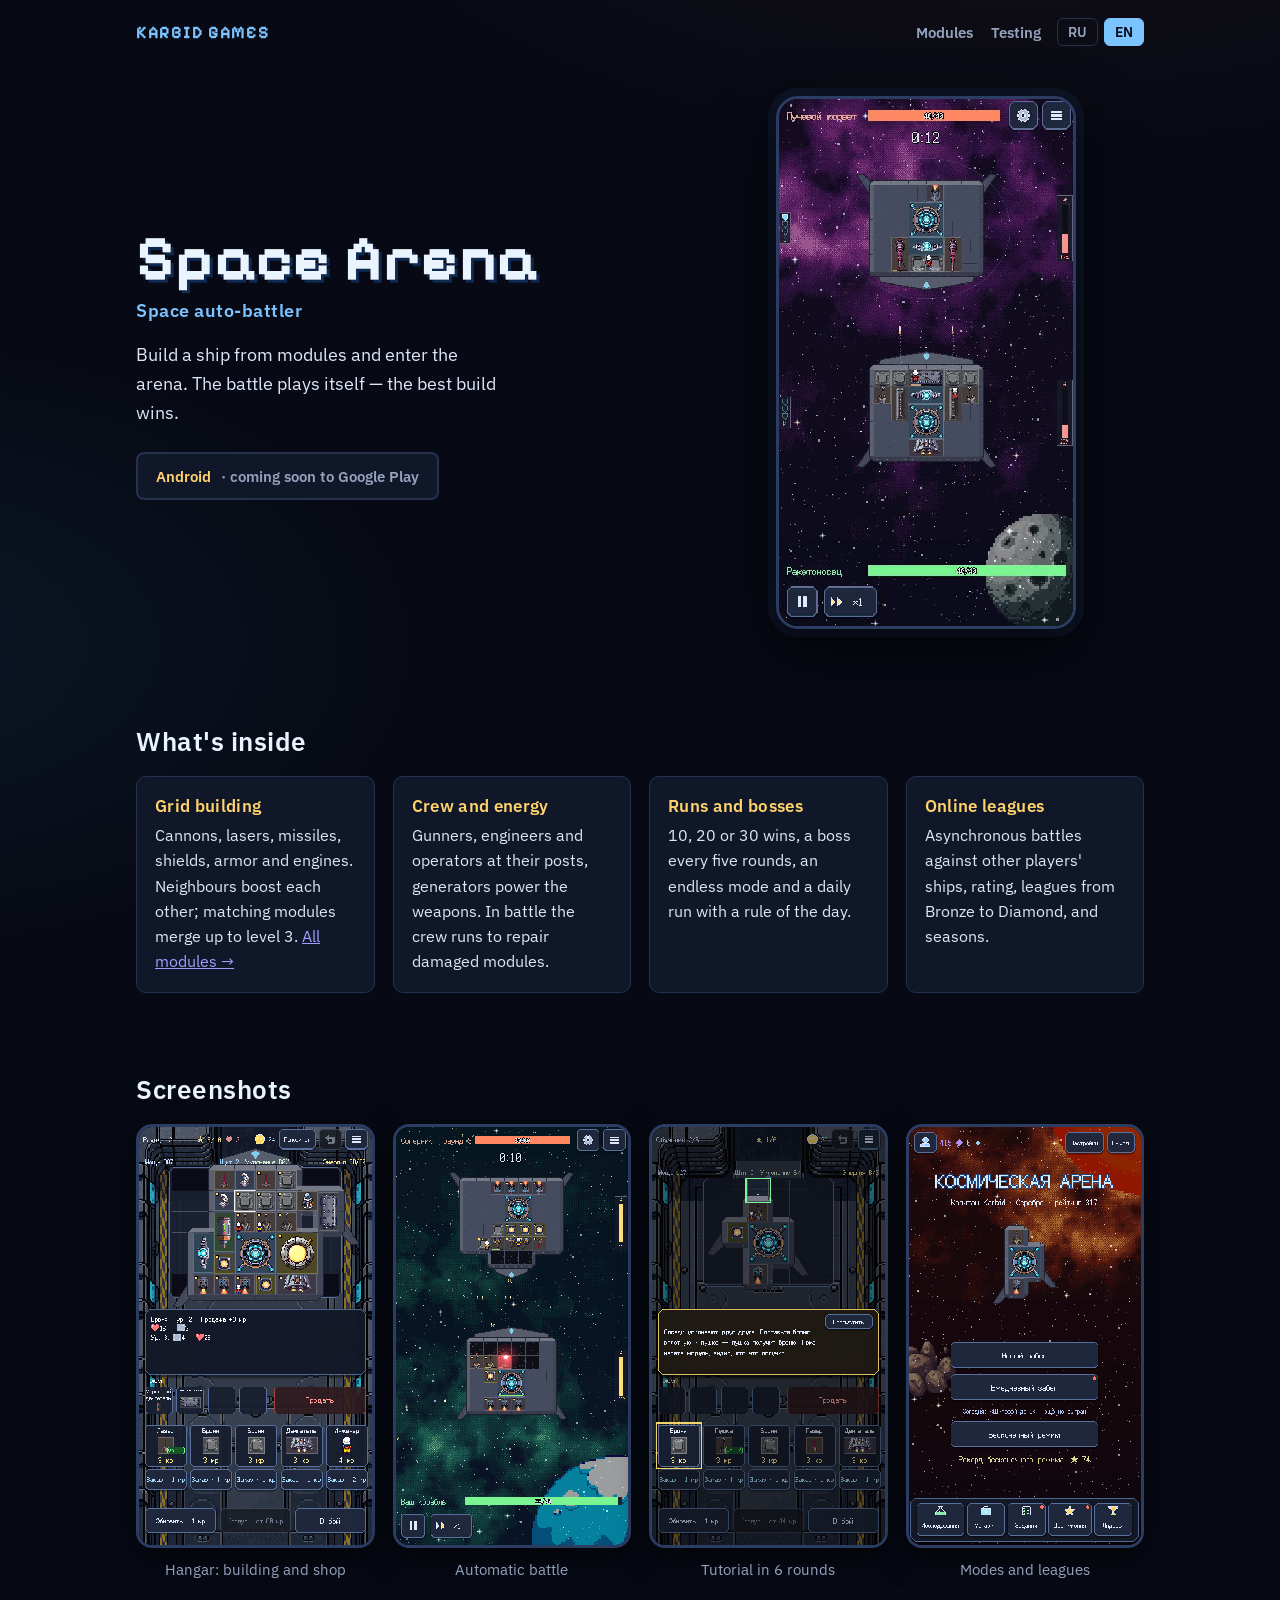
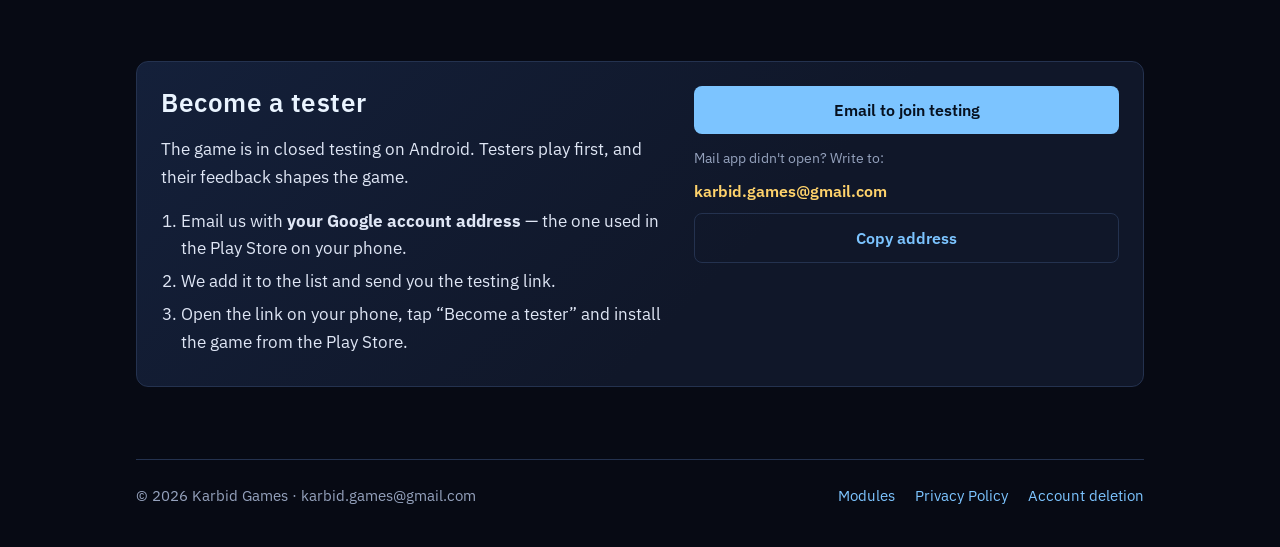
==== commit ba925db7: "Contact email: karbid.games@gmail.com" ====
--- a/index.html
+++ b/index.html
@@ -124,11 +124,11 @@
 			</ol>
 		</div>
 		<div class="actions">
-			<a class="btn" data-lang-ru href="mailto:papasharau@gmail.com?subject=Space%20Arena%20%E2%80%94%20%D1%85%D0%BE%D1%87%D1%83%20%D0%B2%20%D1%82%D0%B5%D1%81%D1%82&amp;body=%D0%9F%D0%BE%D1%87%D1%82%D0%B0%20Google%20%D0%B4%D0%BB%D1%8F%20%D1%82%D0%B5%D1%81%D1%82%D0%B0%3A%20">Написать и попасть в тест</a>
-			<a class="btn" data-lang-en href="mailto:papasharau@gmail.com?subject=Space%20Arena%20%E2%80%94%20join%20testing&amp;body=Google%20account%20email%20for%20testing%3A%20">Email to join testing</a>
+			<a class="btn" data-lang-ru href="mailto:karbid.games@gmail.com?subject=Space%20Arena%20%E2%80%94%20%D1%85%D0%BE%D1%87%D1%83%20%D0%B2%20%D1%82%D0%B5%D1%81%D1%82&amp;body=%D0%9F%D0%BE%D1%87%D1%82%D0%B0%20Google%20%D0%B4%D0%BB%D1%8F%20%D1%82%D0%B5%D1%81%D1%82%D0%B0%3A%20">Написать и попасть в тест</a>
+			<a class="btn" data-lang-en href="mailto:karbid.games@gmail.com?subject=Space%20Arena%20%E2%80%94%20join%20testing&amp;body=Google%20account%20email%20for%20testing%3A%20">Email to join testing</a>
 			<p class="small" data-lang-ru>Не открылась почта? Напишите вручную:</p>
 			<p class="small" data-lang-en>Mail app didn't open? Write to:</p>
-			<span class="mail">papasharau@gmail.com</span>
+			<span class="mail">karbid.games@gmail.com</span>
 			<button type="button" class="btn ghost" id="copy-mail"><span data-lang-ru>Скопировать адрес</span><span data-lang-en>Copy address</span></button>
 		</div>
 	</div>
@@ -136,7 +136,7 @@
 
 <footer>
 	<div class="row">
-		<span>© 2026 Karbid Games · <span>papasharau@gmail.com</span></span>
+		<span>© 2026 Karbid Games · <span>karbid.games@gmail.com</span></span>
 		<nav>
 			<a href="modules.html" data-lang-ru>Модули</a>
 			<a href="modules.html" data-lang-en>Modules</a>
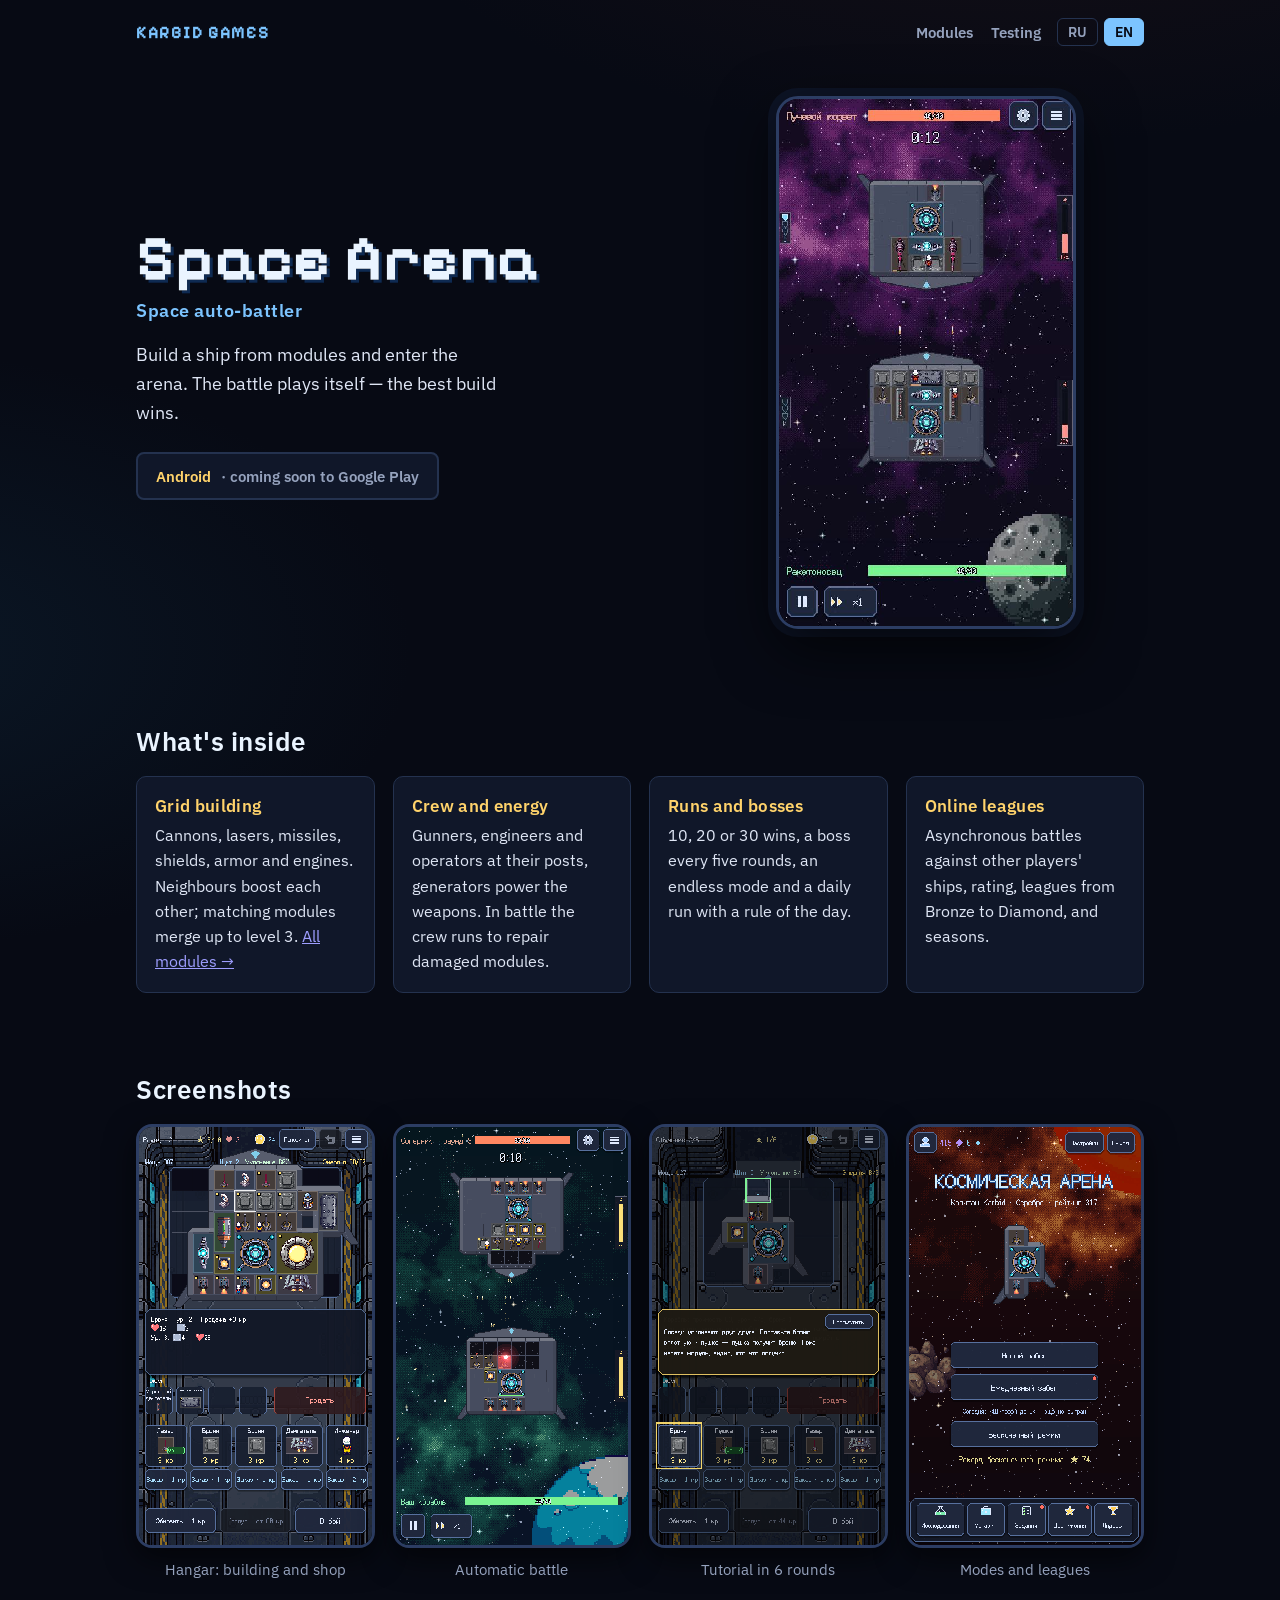
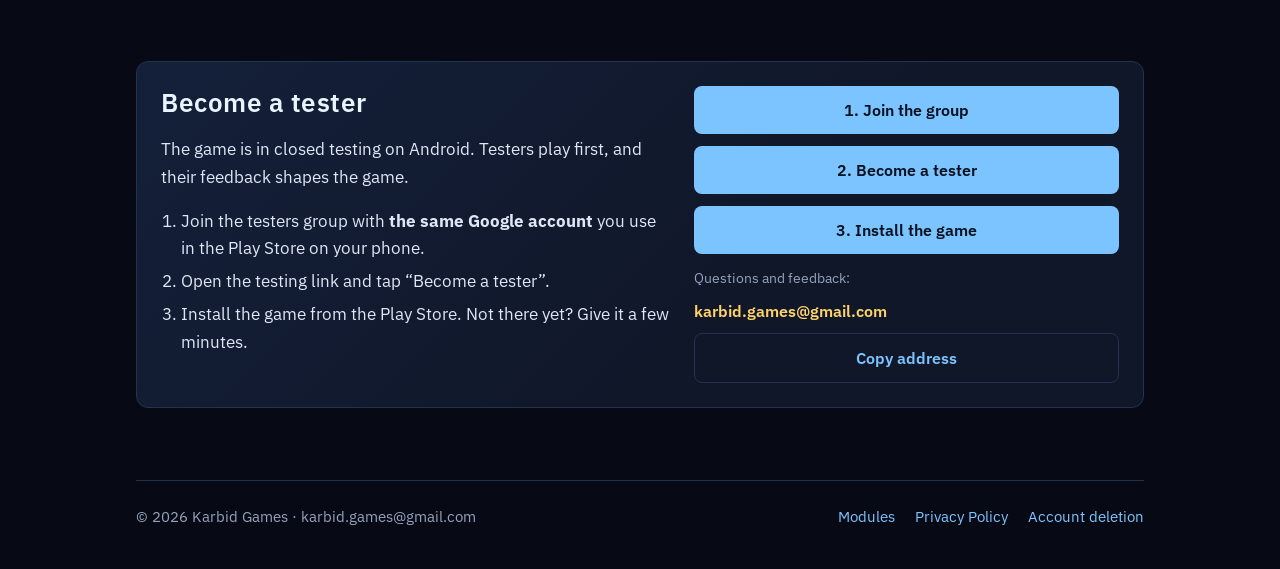
==== commit 1e90f0d4: "Join testing: group and Play testing links Co-Authored-By: Claude Opus 5.5 <noreply@anthropic.com>" ====
--- a/index.html
+++ b/index.html
@@ -113,21 +113,25 @@
 			<p data-lang-ru>Игра в закрытом тесте на Android. Тестировщики играют раньше всех, и их отзывы попадают в игру.</p>
 			<p data-lang-en>The game is in closed testing on Android. Testers play first, and their feedback shapes the game.</p>
 			<ol data-lang-ru>
-				<li>Напишите нам письмо с <b>почтой вашего аккаунта Google</b> — той, что в Play Маркете на телефоне.</li>
-				<li>Мы добавим её в список и пришлём ссылку на тест.</li>
-				<li>Откройте ссылку на телефоне, нажмите «Стать тестировщиком» и установите игру из Play Маркета.</li>
+				<li>Вступите в группу тестировщиков — под <b>тем аккаунтом Google</b>, что в Play Маркете на телефоне.</li>
+				<li>Откройте ссылку на тест и нажмите «Стать тестировщиком».</li>
+				<li>Установите игру из Play Маркета. Появится не сразу? Подождите несколько минут.</li>
 			</ol>
 			<ol data-lang-en>
-				<li>Email us with <b>your Google account address</b> — the one used in the Play Store on your phone.</li>
-				<li>We add it to the list and send you the testing link.</li>
-				<li>Open the link on your phone, tap “Become a tester” and install the game from the Play Store.</li>
+				<li>Join the testers group with <b>the same Google account</b> you use in the Play Store on your phone.</li>
+				<li>Open the testing link and tap “Become a tester”.</li>
+				<li>Install the game from the Play Store. Not there yet? Give it a few minutes.</li>
 			</ol>
 		</div>
 		<div class="actions">
-			<a class="btn" data-lang-ru href="mailto:karbid.games@gmail.com?subject=Space%20Arena%20%E2%80%94%20%D1%85%D0%BE%D1%87%D1%83%20%D0%B2%20%D1%82%D0%B5%D1%81%D1%82&amp;body=%D0%9F%D0%BE%D1%87%D1%82%D0%B0%20Google%20%D0%B4%D0%BB%D1%8F%20%D1%82%D0%B5%D1%81%D1%82%D0%B0%3A%20">Написать и попасть в тест</a>
-			<a class="btn" data-lang-en href="mailto:karbid.games@gmail.com?subject=Space%20Arena%20%E2%80%94%20join%20testing&amp;body=Google%20account%20email%20for%20testing%3A%20">Email to join testing</a>
-			<p class="small" data-lang-ru>Не открылась почта? Напишите вручную:</p>
-			<p class="small" data-lang-en>Mail app didn't open? Write to:</p>
+			<a class="btn" data-lang-ru href="https://groups.google.com/g/space-arena-testers">1. Вступить в группу</a>
+			<a class="btn" data-lang-en href="https://groups.google.com/g/space-arena-testers">1. Join the group</a>
+			<a class="btn" data-lang-ru href="https://play.google.com/apps/testing/com.karbid_games.spacearena">2. Стать тестировщиком</a>
+			<a class="btn" data-lang-en href="https://play.google.com/apps/testing/com.karbid_games.spacearena">2. Become a tester</a>
+			<a class="btn" data-lang-ru href="https://play.google.com/store/apps/details?id=com.karbid_games.spacearena">3. Установить игру</a>
+			<a class="btn" data-lang-en href="https://play.google.com/store/apps/details?id=com.karbid_games.spacearena">3. Install the game</a>
+			<p class="small" data-lang-ru>Вопросы и отзывы:</p>
+			<p class="small" data-lang-en>Questions and feedback:</p>
 			<span class="mail">karbid.games@gmail.com</span>
 			<button type="button" class="btn ghost" id="copy-mail"><span data-lang-ru>Скопировать адрес</span><span data-lang-en>Copy address</span></button>
 		</div>
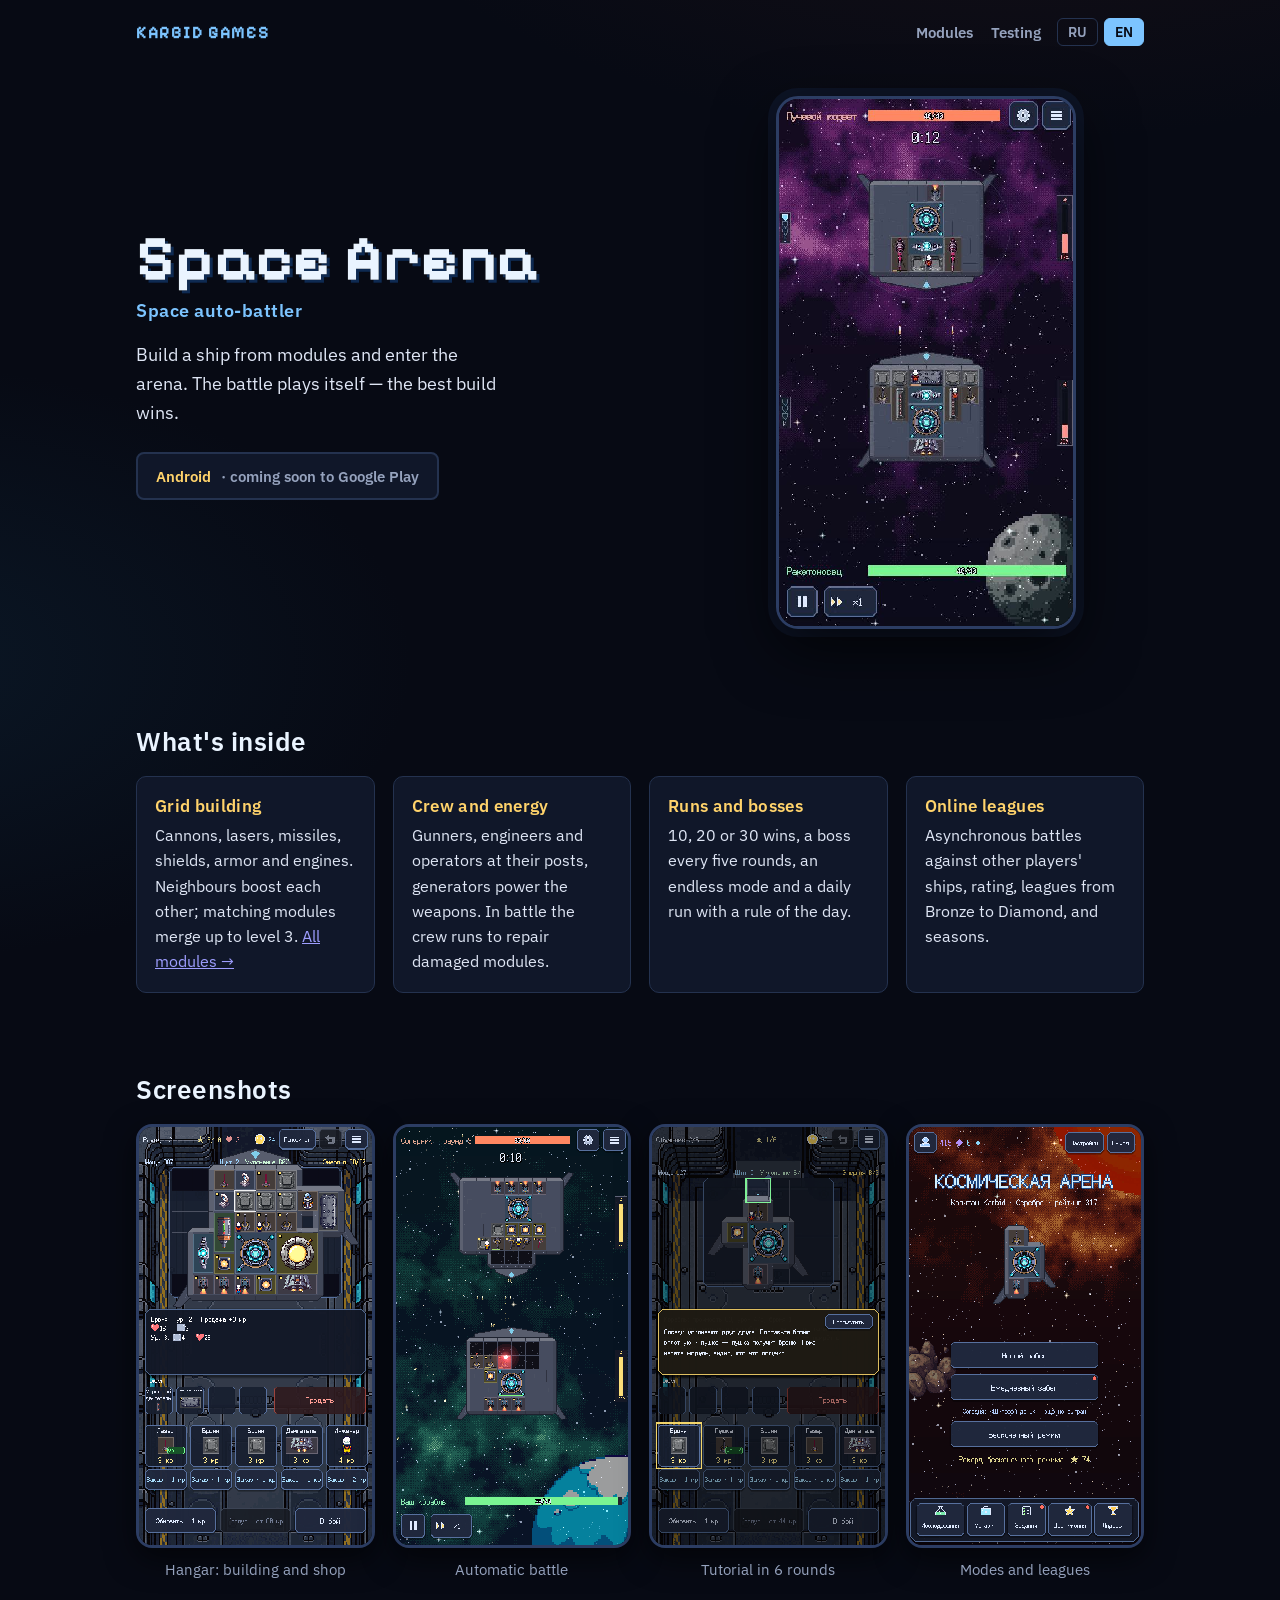
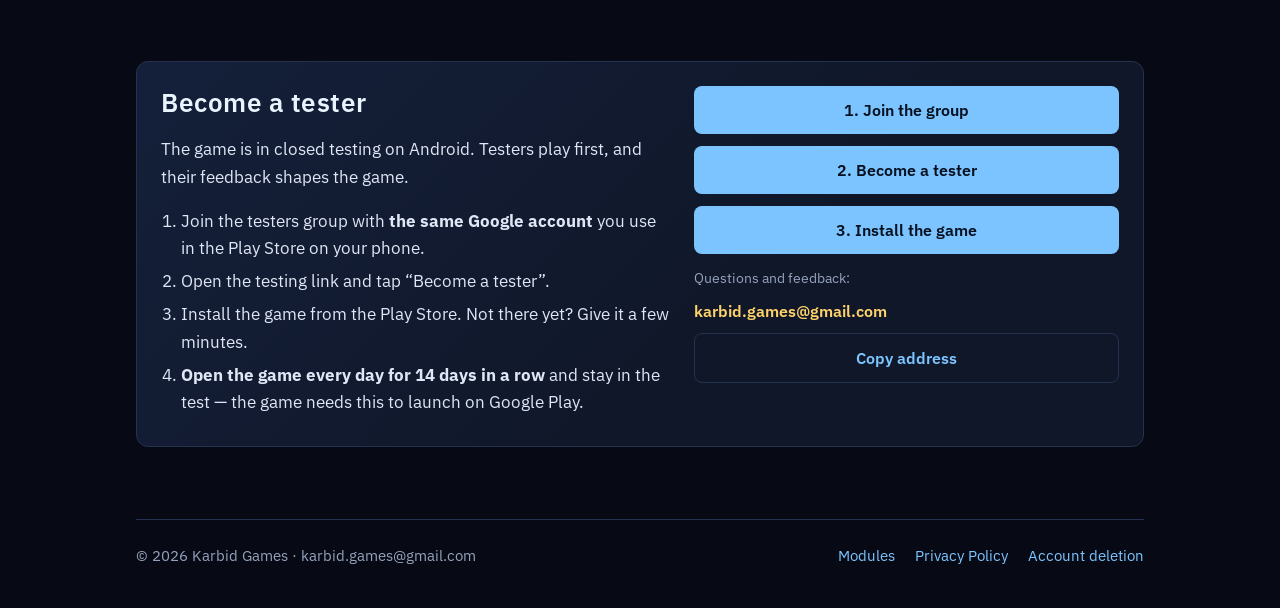
==== commit 880ec57d: "Тест: заходить каждый день 14 дней подряд" ====
--- a/index.html
+++ b/index.html
@@ -116,11 +116,13 @@
 				<li>Вступите в группу тестировщиков — под <b>тем аккаунтом Google</b>, что в Play Маркете на телефоне.</li>
 				<li>Откройте ссылку на тест и нажмите «Стать тестировщиком».</li>
 				<li>Установите игру из Play Маркета. Появится не сразу? Подождите несколько минут.</li>
+					<li><b>Заходите в игру каждый день 14 дней подряд</b> и не выходите из теста — это нужно, чтобы игра вышла в Google Play.</li>
 			</ol>
 			<ol data-lang-en>
 				<li>Join the testers group with <b>the same Google account</b> you use in the Play Store on your phone.</li>
 				<li>Open the testing link and tap “Become a tester”.</li>
 				<li>Install the game from the Play Store. Not there yet? Give it a few minutes.</li>
+					<li><b>Open the game every day for 14 days in a row</b> and stay in the test — the game needs this to launch on Google Play.</li>
 			</ol>
 		</div>
 		<div class="actions">
